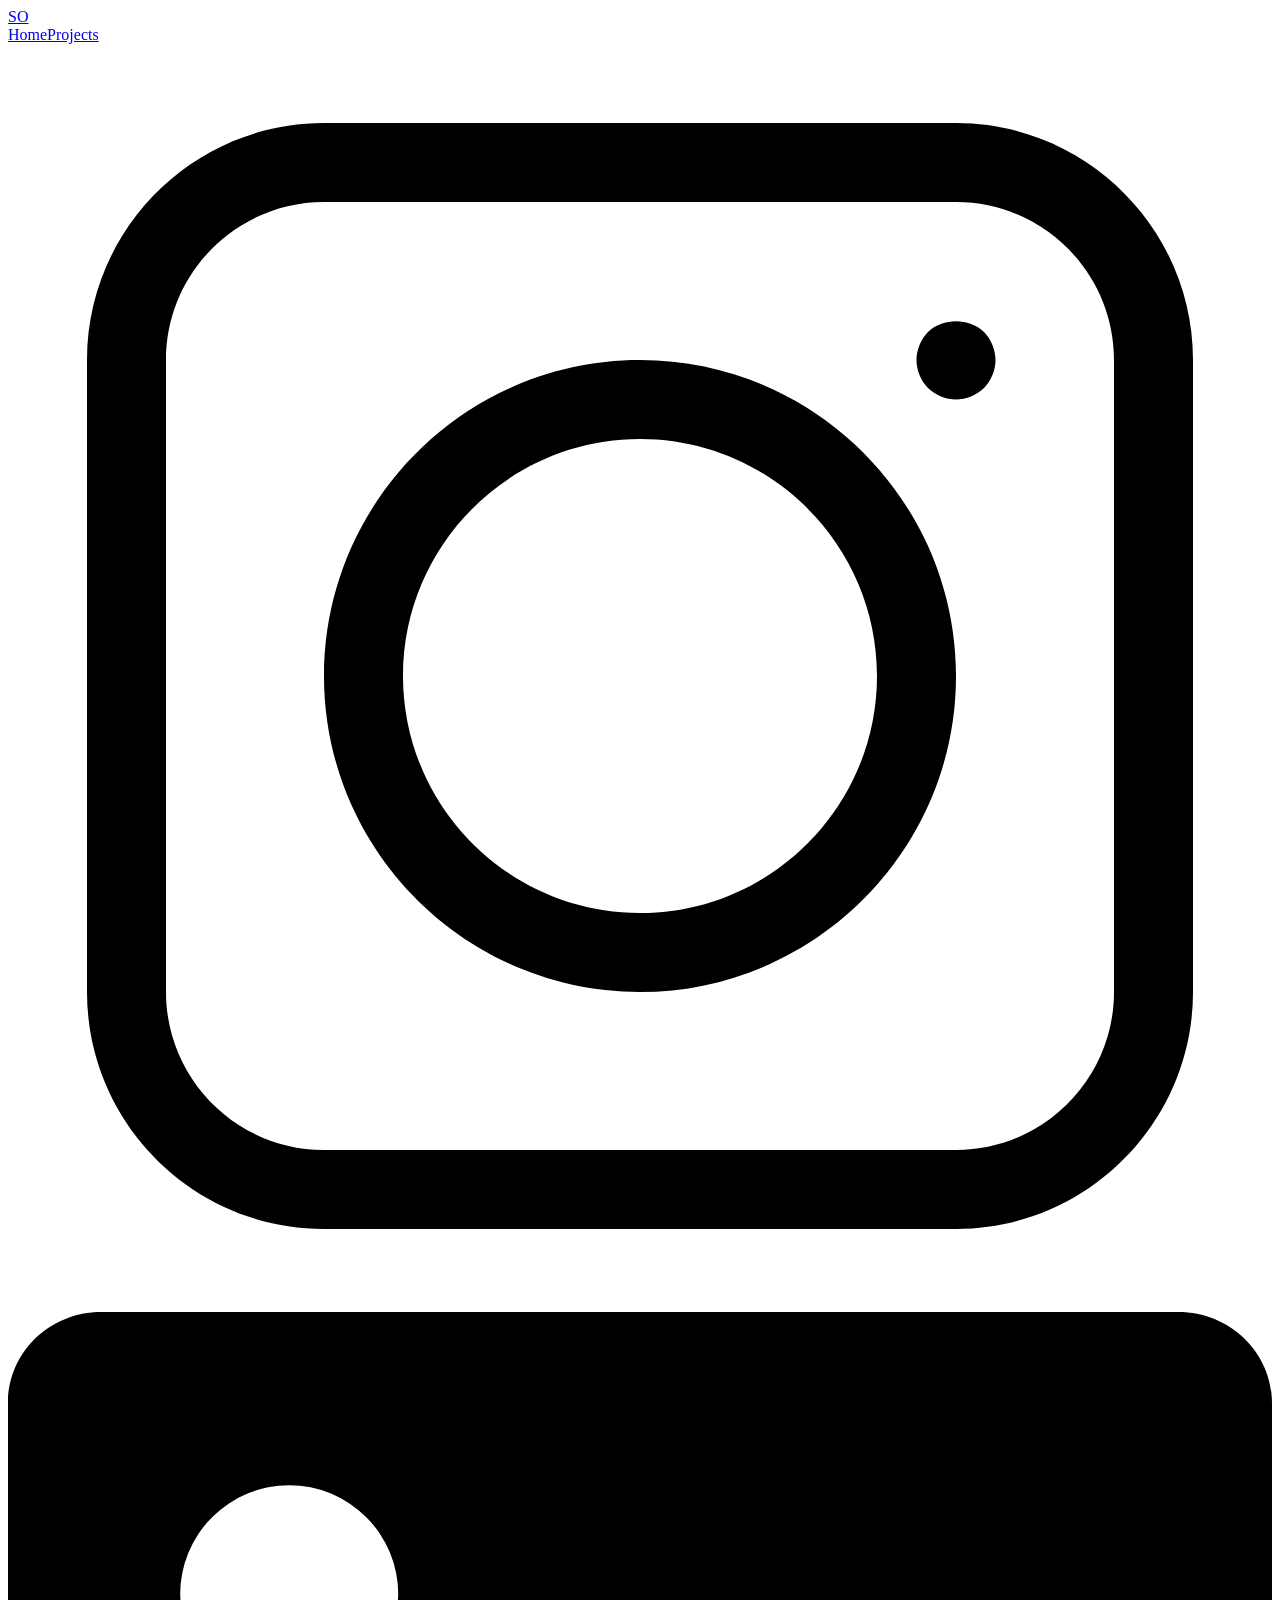
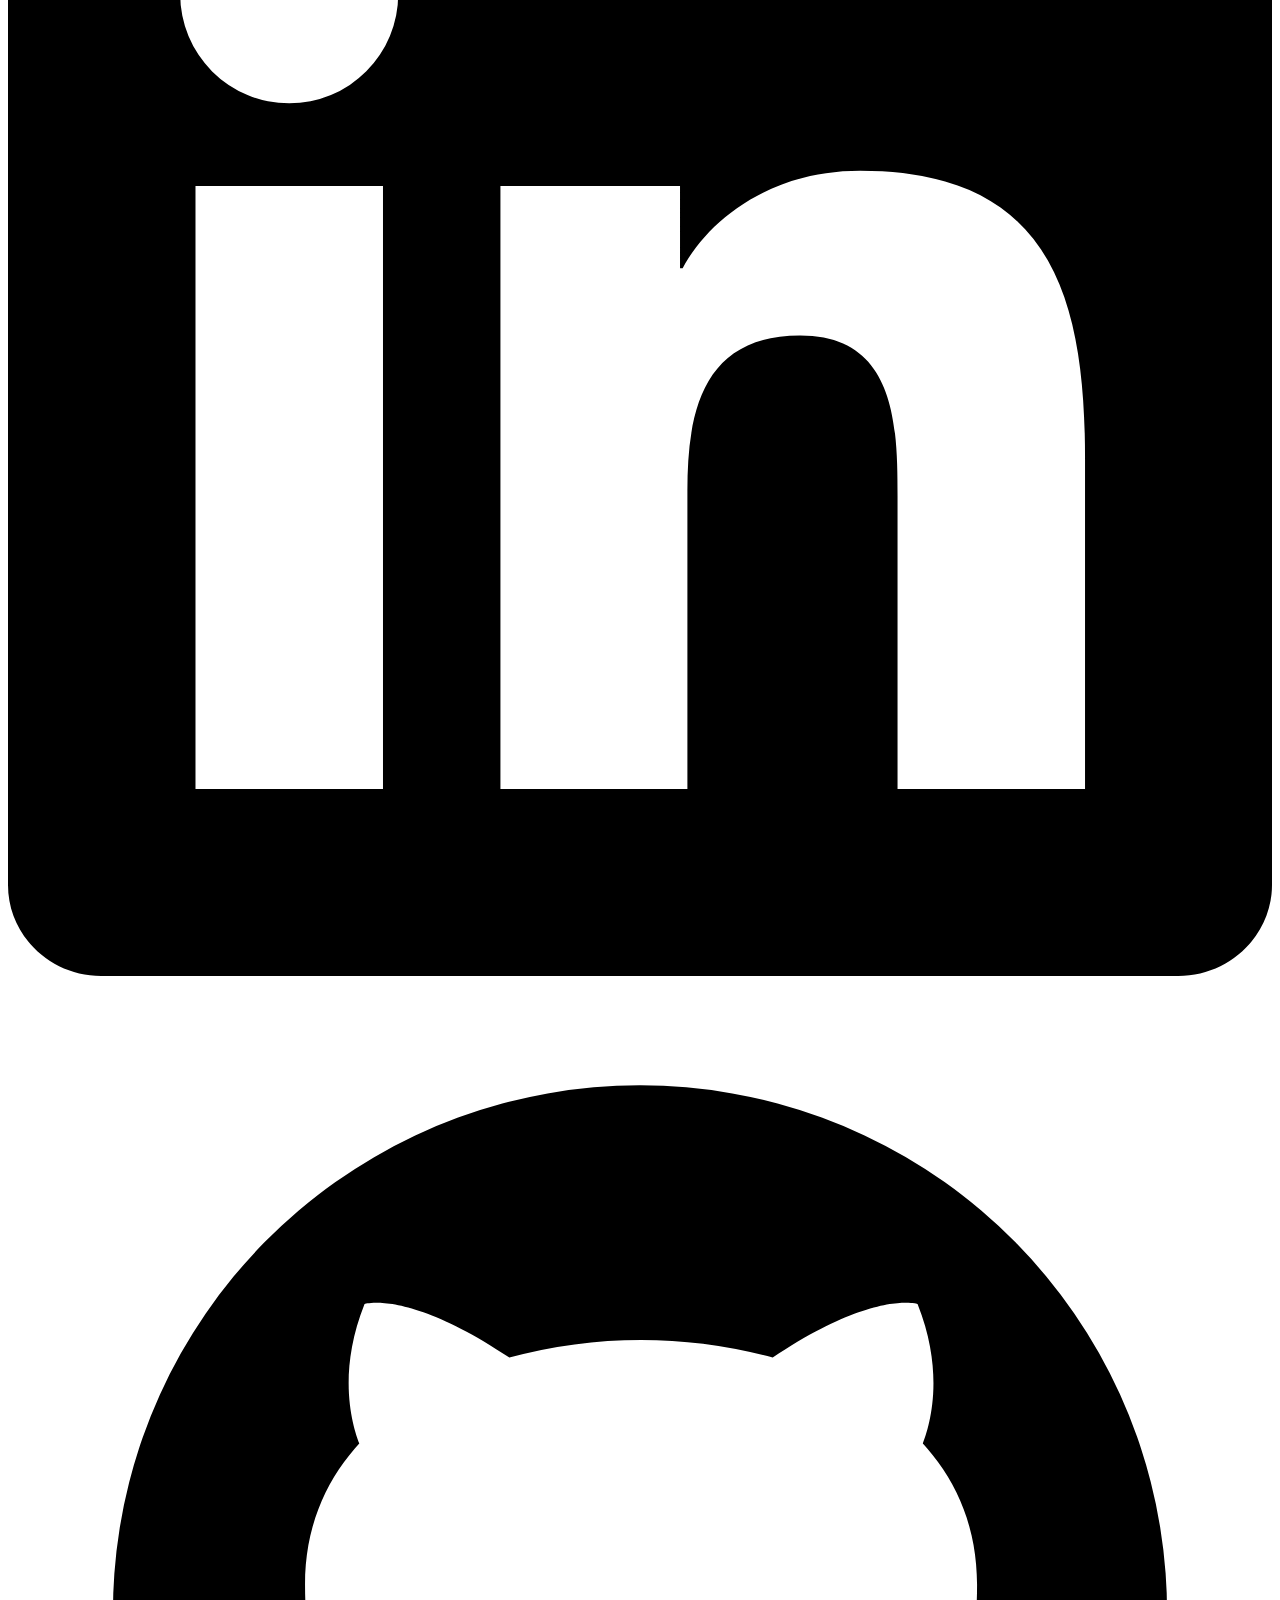
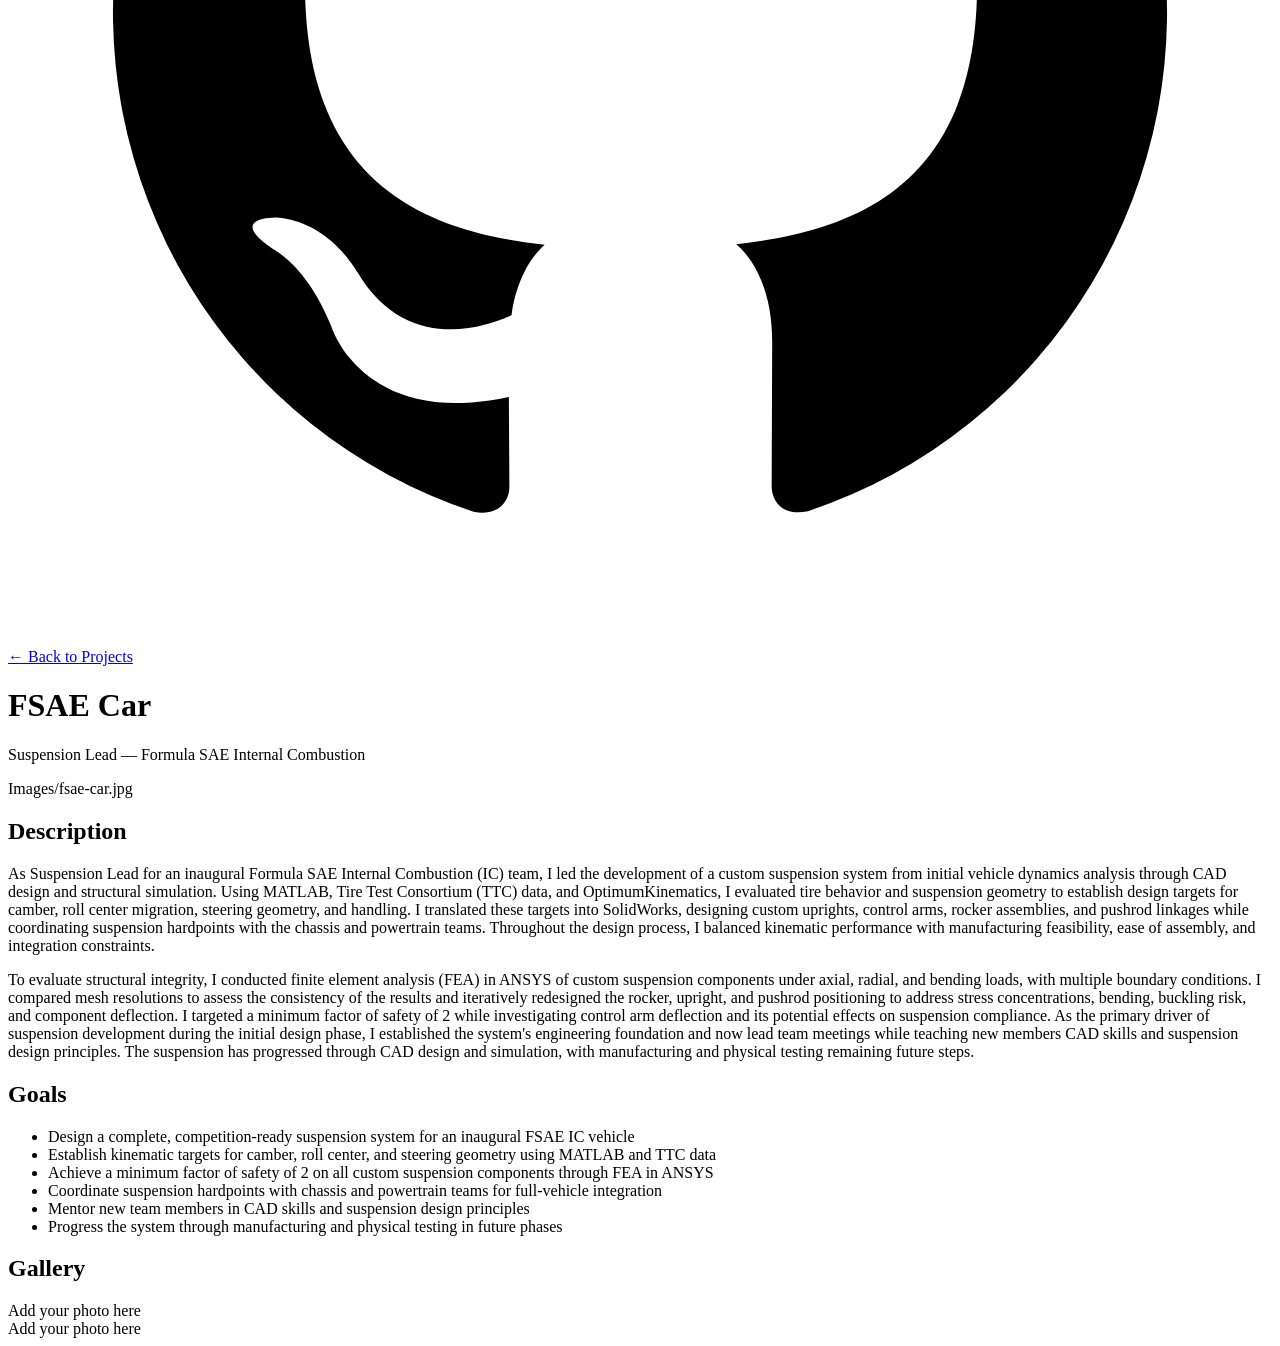
==== fsae-car.html @ 097e2f56 "Initial commit: personal portfolio website HTML pages for home, projects grid, and 5 project detail " ====
<!doctype html>
<!-- ============================================================
     fsae-car.html  —  FSAE CAR PROJECT DETAIL PAGE
     Edit the description, goals, and image paths below.
     Shared look: style.css   Back to: projects.html
     ============================================================ -->
<html lang="en">
<head>
  <meta charset="utf-8">
  <meta name="viewport" content="width=device-width, initial-scale=1">
  <title>FSAE Car — Projects</title>
  <link rel="preconnect" href="https://fonts.googleapis.com">
  <link rel="preconnect" href="https://fonts.gstatic.com" crossorigin>
  <link href="https://fonts.googleapis.com/css2?family=Space+Grotesk:wght@400;500;700&display=swap" rel="stylesheet">
  <link rel="stylesheet" href="style.css">
</head>

<body>

  <!-- Nav is built automatically by nav.js — edit links there -->
  <header id="nav" class="nav"></header>

  <!-- ===== PROJECT DETAIL ===== -->
  <main class="detail">
    <a class="back-link" href="projects.html">← Back to Projects</a>

    <!-- EDIT: Project title -->
    <h1>FSAE Car</h1>
    <p class="subtitle">Suspension Lead — Formula SAE Internal Combustion</p>

    <div class="hero-img">
      <img src="Images/fsae-car.jpg" alt="FSAE Car"
           onerror="this.style.display='none';this.parentNode.classList.add('empty')">
      <span class="img-fallback">Images/fsae-car.jpg</span>
    </div>

    <h2>Description</h2>
    <p>
      As Suspension Lead for an inaugural Formula SAE Internal Combustion (IC) team, I led the development of a custom suspension system from initial vehicle dynamics analysis through CAD design and structural simulation. Using MATLAB, Tire Test Consortium (TTC) data, and OptimumKinematics, I evaluated tire behavior and suspension geometry to establish design targets for camber, roll center migration, steering geometry, and handling. I translated these targets into SolidWorks, designing custom uprights, control arms, rocker assemblies, and pushrod linkages while coordinating suspension hardpoints with the chassis and powertrain teams. Throughout the design process, I balanced kinematic performance with manufacturing feasibility, ease of assembly, and integration constraints.
    </p>
    <p>
      To evaluate structural integrity, I conducted finite element analysis (FEA) in ANSYS of custom suspension components under axial, radial, and bending loads, with multiple boundary conditions. I compared mesh resolutions to assess the consistency of the results and iteratively redesigned the rocker, upright, and pushrod positioning to address stress concentrations, bending, buckling risk, and component deflection. I targeted a minimum factor of safety of 2 while investigating control arm deflection and its potential effects on suspension compliance. As the primary driver of suspension development during the initial design phase, I established the system's engineering foundation and now lead team meetings while teaching new members CAD skills and suspension design principles. The suspension has progressed through CAD design and simulation, with manufacturing and physical testing remaining future steps.
    </p>

    <h2>Goals</h2>
    <ul>
      <li>Design a complete, competition-ready suspension system for an inaugural FSAE IC vehicle</li>
      <li>Establish kinematic targets for camber, roll center, and steering geometry using MATLAB and TTC data</li>
      <li>Achieve a minimum factor of safety of 2 on all custom suspension components through FEA in ANSYS</li>
      <li>Coordinate suspension hardpoints with chassis and powertrain teams for full-vehicle integration</li>
      <li>Mentor new team members in CAD skills and suspension design principles</li>
      <li>Progress the system through manufacturing and physical testing in future phases</li>
    </ul>

    <!-- EDIT: Gallery — add your FSAE photos below.
         Copy a <div class="shot"> block for each additional photo.
         Replace the src and alt attributes with your image info. -->
    <h2>Gallery</h2>
    <div class="gallery">
      <div class="shot">
        <img src="Images/fsae-car.jpg" alt="FSAE Car photo 1"
             onerror="this.style.display='none';this.parentNode.classList.add('empty')">
        <span class="img-fallback">Add your photo here</span>
      </div>
      <div class="shot">
        <img src="Images/fsae-car-2.jpg" alt="FSAE Car photo 2"
             onerror="this.style.display='none';this.parentNode.classList.add('empty')">
        <span class="img-fallback">Add your photo here</span>
      </div>
    </div>
  </main>

  <script src="nav.js"></script>
</body>
</html>
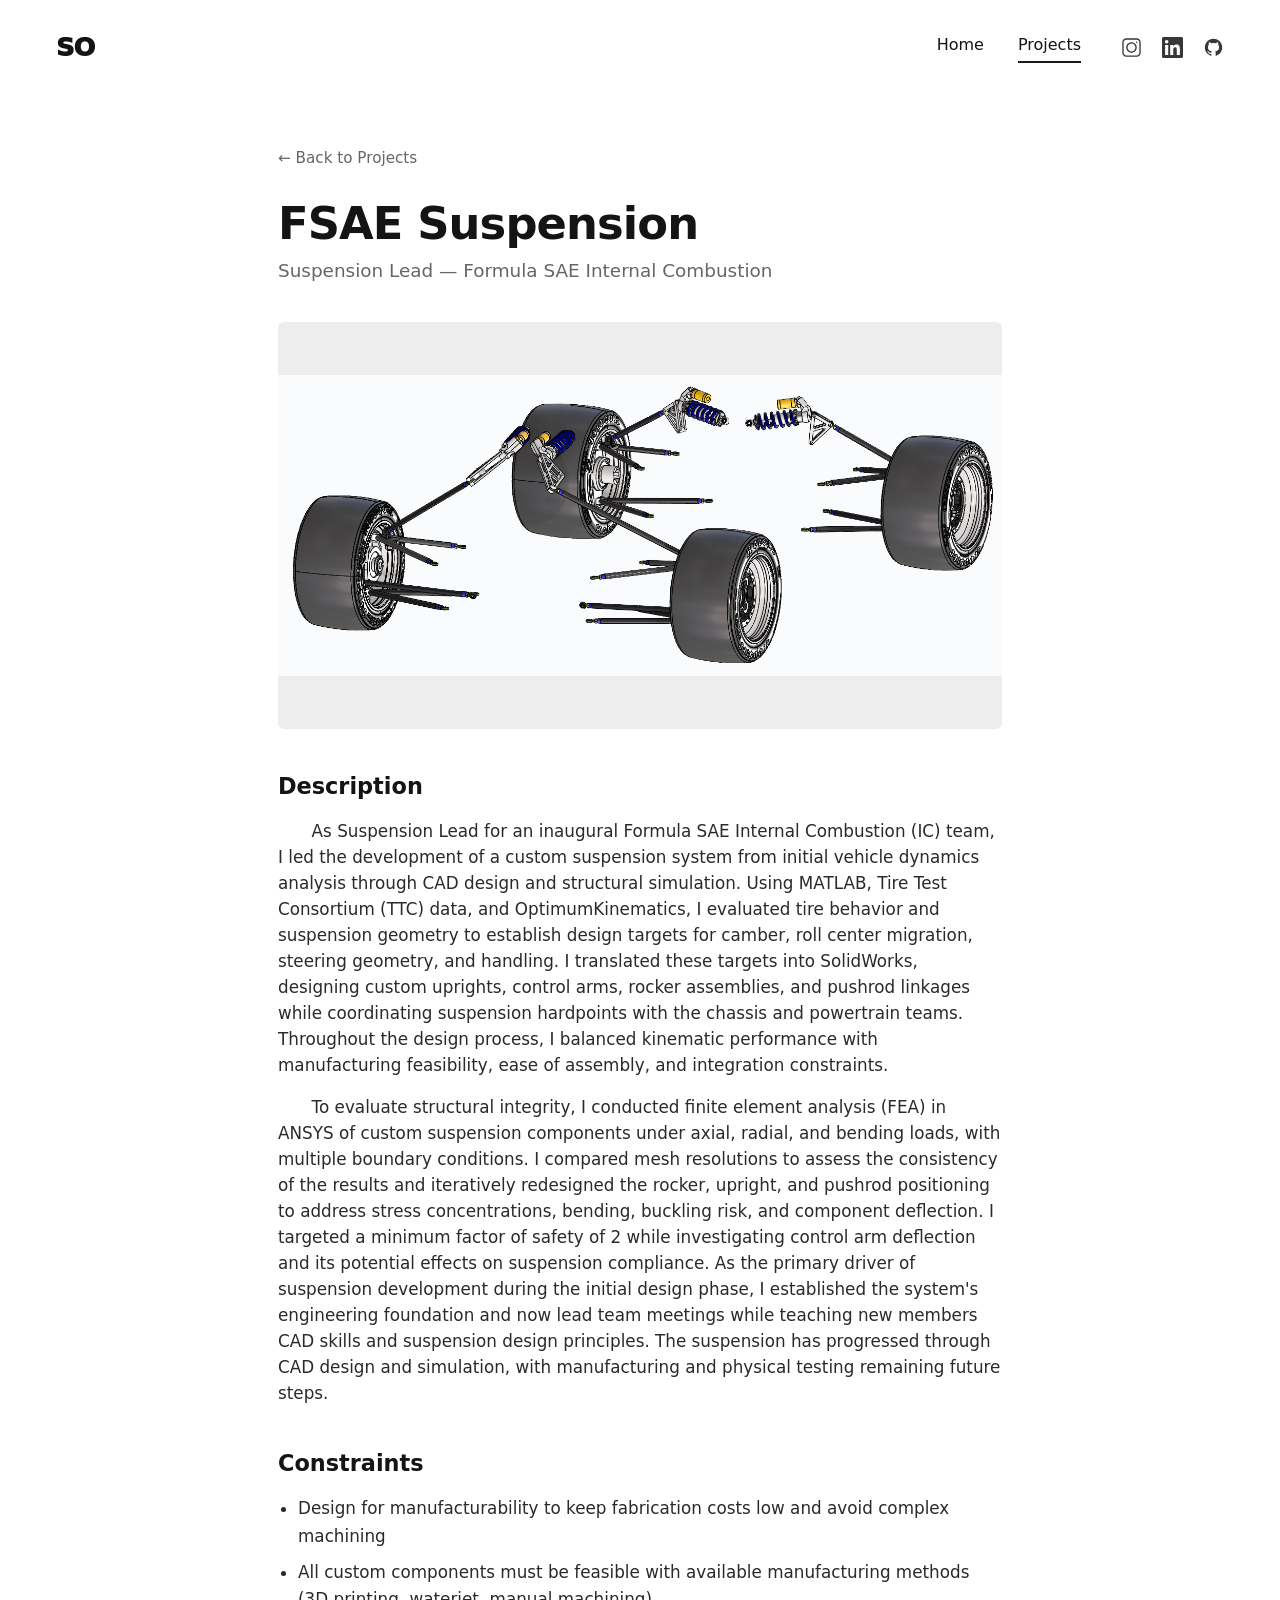
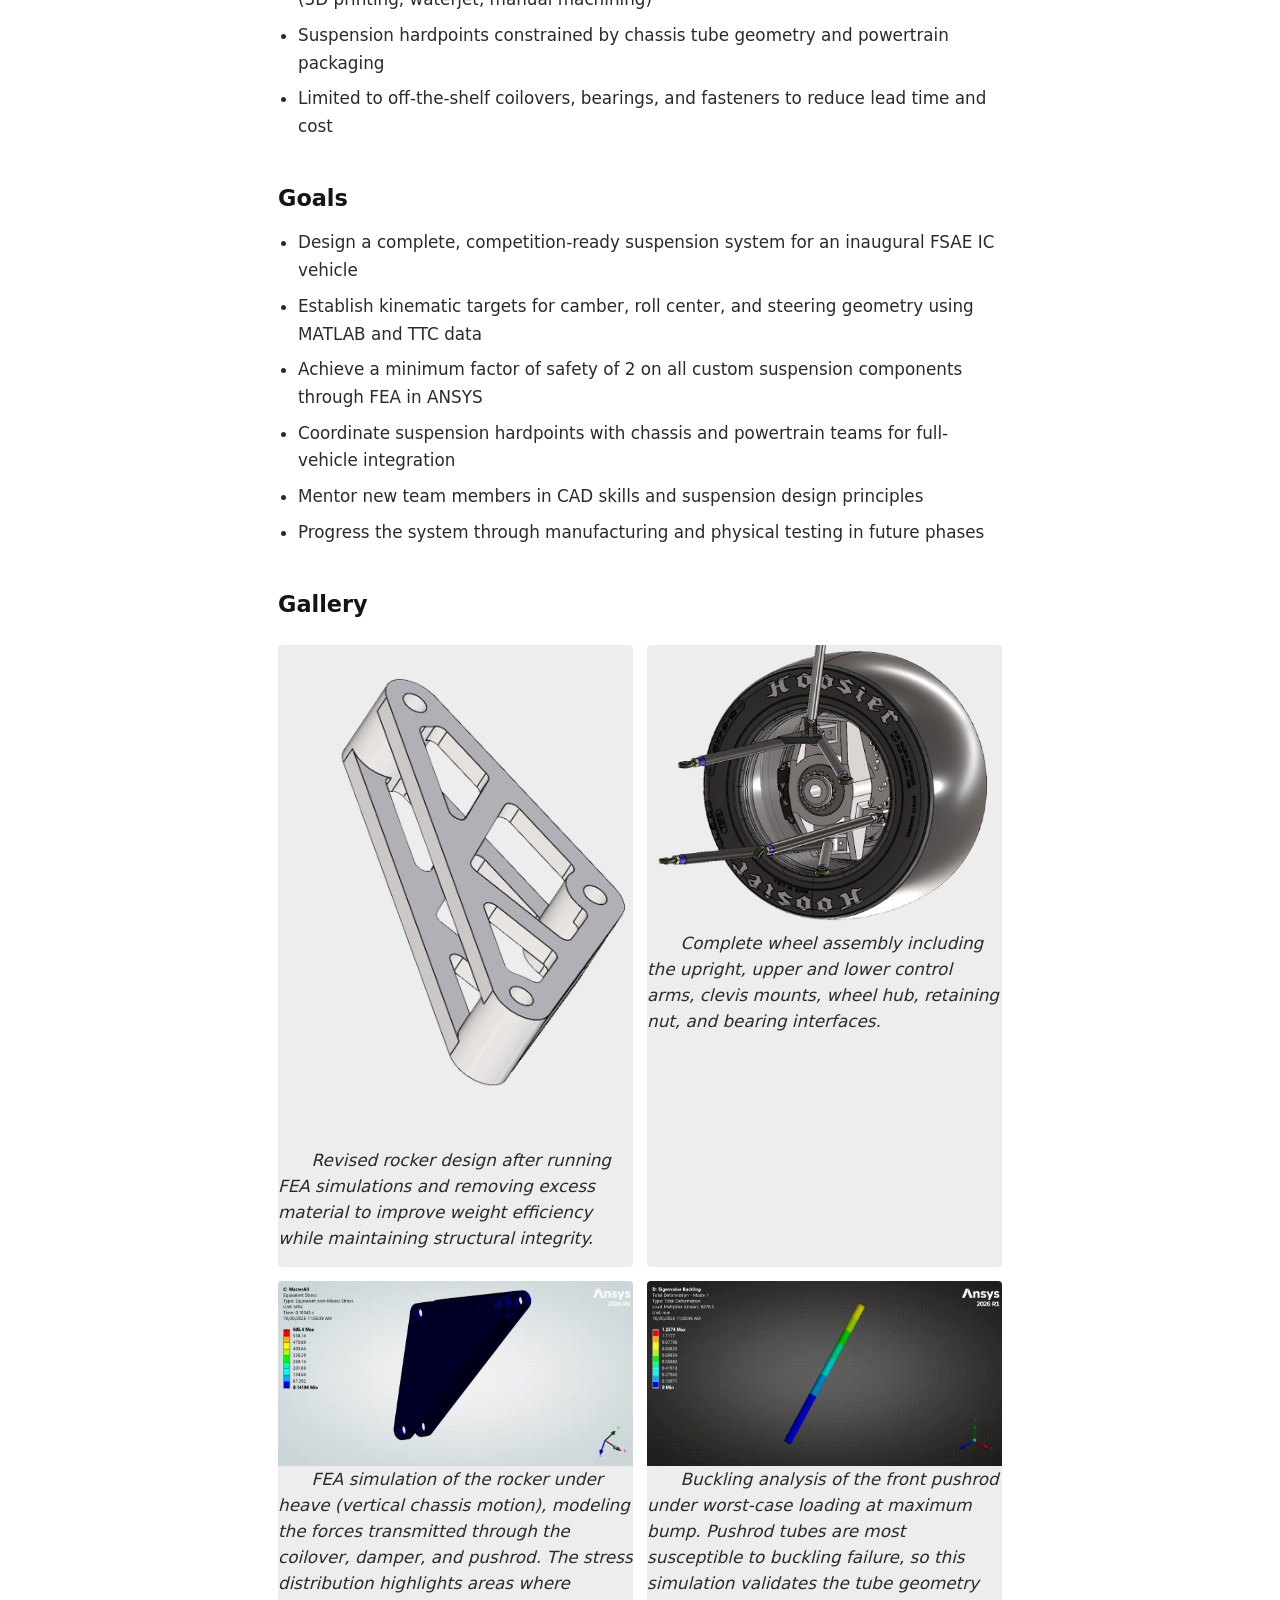
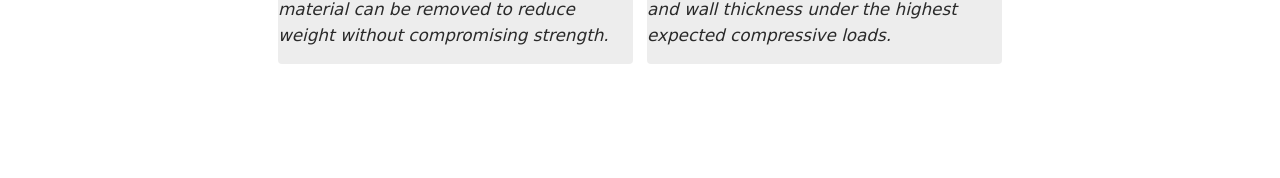
==== commit 1b8b3582: "Rename FSAE Car to FSAE Suspension, add constraints and captions - Zoom out images for FSAE and Wate" ====
--- a/fsae-car.html
+++ b/fsae-car.html
@@ -1,6 +1,6 @@
 <!doctype html>
 <!-- ============================================================
-     fsae-car.html  —  FSAE CAR PROJECT DETAIL PAGE
+     fsae-car.html  —  FSAE SUSPENSION PROJECT DETAIL PAGE
      Edit the description, goals, and image paths below.
      Shared look: style.css   Back to: projects.html
      ============================================================ -->
@@ -8,7 +8,7 @@
 <head>
   <meta charset="utf-8">
   <meta name="viewport" content="width=device-width, initial-scale=1">
-  <title>FSAE Car — Projects</title>
+  <title>FSAE Suspension — Projects</title>
   <link rel="preconnect" href="https://fonts.googleapis.com">
   <link rel="preconnect" href="https://fonts.gstatic.com" crossorigin>
   <link href="https://fonts.googleapis.com/css2?family=Space+Grotesk:wght@400;500;700&display=swap" rel="stylesheet">
@@ -21,17 +21,16 @@
   <header id="nav" class="nav"></header>
 
   <!-- ===== PROJECT DETAIL ===== -->
-  <main class="detail">
+  <main class="detail contain">
     <a class="back-link" href="projects.html">← Back to Projects</a>
 
-    <!-- EDIT: Project title -->
-    <h1>FSAE Car</h1>
+    <h1>FSAE Suspension</h1>
     <p class="subtitle">Suspension Lead — Formula SAE Internal Combustion</p>
 
     <div class="hero-img">
-      <img src="Images/fsae-car.jpg" alt="FSAE Car"
+      <img src="Images/FSAE/FullSuspension.png" alt="FSAE Full Suspension Assembly"
            onerror="this.style.display='none';this.parentNode.classList.add('empty')">
-      <span class="img-fallback">Images/fsae-car.jpg</span>
+      <span class="img-fallback">Images/FSAE/FullSuspension.png</span>
     </div>
 
     <h2>Description</h2>
@@ -41,6 +40,14 @@
     <p>
       To evaluate structural integrity, I conducted finite element analysis (FEA) in ANSYS of custom suspension components under axial, radial, and bending loads, with multiple boundary conditions. I compared mesh resolutions to assess the consistency of the results and iteratively redesigned the rocker, upright, and pushrod positioning to address stress concentrations, bending, buckling risk, and component deflection. I targeted a minimum factor of safety of 2 while investigating control arm deflection and its potential effects on suspension compliance. As the primary driver of suspension development during the initial design phase, I established the system's engineering foundation and now lead team meetings while teaching new members CAD skills and suspension design principles. The suspension has progressed through CAD design and simulation, with manufacturing and physical testing remaining future steps.
     </p>
+
+    <h2>Constraints</h2>
+    <ul>
+      <li>Design for manufacturability to keep fabrication costs low and avoid complex machining</li>
+      <li>All custom components must be feasible with available manufacturing methods (3D printing, waterjet, manual machining)</li>
+      <li>Suspension hardpoints constrained by chassis tube geometry and powertrain packaging</li>
+      <li>Limited to off-the-shelf coilovers, bearings, and fasteners to reduce lead time and cost</li>
+    </ul>
 
     <h2>Goals</h2>
     <ul>
@@ -52,20 +59,23 @@
       <li>Progress the system through manufacturing and physical testing in future phases</li>
     </ul>
 
-    <!-- EDIT: Gallery — add your FSAE photos below.
-         Copy a <div class="shot"> block for each additional photo.
-         Replace the src and alt attributes with your image info. -->
     <h2>Gallery</h2>
     <div class="gallery">
       <div class="shot">
-        <img src="Images/fsae-car.jpg" alt="FSAE Car photo 1"
-             onerror="this.style.display='none';this.parentNode.classList.add('empty')">
-        <span class="img-fallback">Add your photo here</span>
+        <img src="Images/FSAE/Rocker.png" alt="Revised rocker design">
+        <p class="video-caption">Revised rocker design after running FEA simulations and removing excess material to improve weight efficiency while maintaining structural integrity.</p>
       </div>
       <div class="shot">
-        <img src="Images/fsae-car-2.jpg" alt="FSAE Car photo 2"
-             onerror="this.style.display='none';this.parentNode.classList.add('empty')">
-        <span class="img-fallback">Add your photo here</span>
+        <img src="Images/FSAE/UprightAssembly.png" alt="Wheel assembly">
+        <p class="video-caption">Complete wheel assembly including the upright, upper and lower control arms, clevis mounts, wheel hub, retaining nut, and bearing interfaces.</p>
+      </div>
+      <div class="shot">
+        <img src="Images/FSAE/RockerV1Analysis.gif" alt="Rocker FEA simulation">
+        <p class="video-caption">FEA simulation of the rocker under heave (vertical chassis motion), modeling the forces transmitted through the coilover, damper, and pushrod. The stress distribution highlights areas where material can be removed to reduce weight without compromising strength.</p>
+      </div>
+      <div class="shot">
+        <img src="Images/FSAE/FrontPushrodAnalsysis.gif" alt="Front pushrod buckling analysis">
+        <p class="video-caption">Buckling analysis of the front pushrod under worst-case loading at maximum bump. Pushrod tubes are most susceptible to buckling failure, so this simulation validates the tube geometry and wall thickness under the highest expected compressive loads.</p>
       </div>
     </div>
   </main>
--- a/style.css
+++ b/style.css
@@ -0,0 +1,627 @@
+/* ============================================================
+   Style.css  —  SHARED STYLING FOR ALL PAGES
+   ============================================================
+   This single file controls the look of every page on the site.
+   Change a value here and every page updates automatically.
+
+   TABLE OF CONTENTS
+   -----------------
+   1. MASTER CONTROLS (colors, fonts — edit these first)
+   2. RESET (removes default browser spacing)
+   3. IMAGES (makes images responsive)
+   4. NAVIGATION BAR (top sticky bar with logo, links, social icons)
+   5. SOCIAL ICONS (Instagram, LinkedIn, GitHub buttons in the nav)
+   6. HOME PAGE (layout for the landing / about page)
+   7. PROJECT GRID (card layout on the projects page)
+   8. PROJECT DETAIL PAGE (individual project pages)
+   9. SPECS TABLE (optional table for project specifications)
+   10. GALLERY (photo grid on project detail pages)
+   11. MOBILE / RESPONSIVE (adjustments for smaller screens)
+   ============================================================ */
+
+
+/* ==========================================================
+   1. MASTER CONTROLS
+   ----------------------------------------------------------
+   These CSS variables set the core look of the whole site.
+   Change a color or font here and it updates everywhere.
+   ========================================================== */
+:root {
+  --accent:   #1a1a1a;   /* Highlight color — used for active nav link underline */
+  --ink:      #141414;   /* Main text color — headings, body text, links */
+  --ink-soft: #666;      /* Muted text color — subtitles, captions, back-links */
+  --line:     #e4e4e4;   /* Border color — separators, table borders, hover lines */
+  --surface:  #ededed;   /* Placeholder background — shown when an image is missing */
+  --bg:       #ffffff;   /* Page background color */
+  --font:     "Space Grotesk", system-ui, sans-serif;  /* Main font family */
+}
+
+
+/* ==========================================================
+   2. RESET
+   ----------------------------------------------------------
+   Removes default margins/padding from all elements.
+   Sets box-sizing so padding doesn't increase element width.
+   ========================================================== */
+* {
+  box-sizing: border-box;
+  margin: 0;
+  padding: 0;
+}
+
+
+/* ==========================================================
+   3. BODY & IMAGES
+   ----------------------------------------------------------
+   Sets the default font, text color, and page background.
+   Makes all images scale down to fit their containers.
+   ========================================================== */
+body {
+  font-family: var(--font);
+  color: var(--ink);
+  background: var(--bg);
+  line-height: 1.55;               /* Space between lines of text */
+  -webkit-font-smoothing: antialiased;  /* Smoother text on Mac/Chrome */
+}
+
+img {
+  max-width: 100%;   /* Images never overflow their container */
+  display: block;    /* Removes tiny gap below images */
+}
+
+
+/* ==========================================================
+   4. NAVIGATION BAR
+   ----------------------------------------------------------
+   Sticky bar at the top of every page.
+   Left side: logo (your initials as a link to home).
+   Right side: text links (Home, Projects) + social icons.
+   The background is semi-transparent with a blur effect.
+   ========================================================== */
+.nav {
+  position: sticky;        /* Stays at the top when you scroll */
+  top: 0;
+  z-index: 10;             /* Keeps nav above other content */
+  display: flex;           /* Logo left, links right */
+  align-items: center;
+  justify-content: space-between;
+  padding: 28px 56px;      /* Vertical and horizontal spacing */
+  background: color-mix(in srgb, var(--bg) 88%, transparent);  /* See-through white */
+  backdrop-filter: blur(8px);   /* Frosted glass effect behind the bar */
+}
+
+/* Logo text — your initials. Change font-size to make it bigger/smaller */
+.logo {
+  font-weight: 1000;
+  font-size: 1.6rem;
+  text-decoration: none;
+  color: var(--ink);
+  letter-spacing: -0.04em;  /* Tighter letter spacing for a clean look */
+}
+
+/* Right side of the nav — holds text links + social icons */
+.nav-right {
+  display: flex;
+  gap: 34px;            /* Space between each link and the social icons */
+  align-items: center;
+}
+
+/* Individual text links (Home, Projects) */
+.nav-right a.text-link {
+  text-decoration: none;
+  color: var(--ink);
+  font-size: 1rem;
+  font-weight: 500;
+  padding-bottom: 3px;
+  border-bottom: 2px solid transparent;  /* Invisible underline by default */
+}
+
+/* Underline appears on hover */
+.nav-right a.text-link:hover {
+  border-bottom-color: var(--line);
+}
+
+/* Active page gets a dark underline — add class="active" to the current page link */
+.nav-right a.text-link.active {
+  border-bottom-color: var(--accent);
+}
+
+
+/* ==========================================================
+   5. SOCIAL ICONS
+   ----------------------------------------------------------
+   Small icon buttons in the nav bar (Instagram, LinkedIn, GitHub).
+   Each icon is an inline SVG that inherits the text color.
+   To change icon size: edit the width/height values below.
+   ========================================================== */
+.socials {
+  display: flex;
+  gap: 20px;             /* Space between each icon */
+  align-items: center;
+  margin-left: 6px;      /* Small extra space separating icons from text links */
+}
+
+/* Each social icon link */
+.socials a {
+  color: var(--ink);
+  display: inline-flex;
+  opacity: 0.85;          /* Slightly faded by default */
+  transition: opacity 0.2s;
+}
+
+/* Full opacity on hover */
+.socials a:hover {
+  opacity: 1;
+}
+
+/* The SVG icon itself — controls the icon size */
+.socials svg {
+  width: 21px;
+  height: 21px;
+  fill: currentColor;    /* Icon color follows the link's text color */
+  display: block;
+}
+
+
+/* ==========================================================
+   6. HOME PAGE
+   ----------------------------------------------------------
+   Layout for index.html — a two-column grid with your
+   intro text on the left and a photo on the right.
+   ========================================================== */
+.home {
+  display: grid;
+  grid-template-columns: 1fr 1fr;   /* Two equal columns */
+  gap: 56px;                         /* Space between text and photo */
+  align-items: center;
+  max-width: 1150px;                 /* Keeps content from getting too wide */
+  margin: 0 auto;                    /* Centers the grid horizontally */
+  padding: 60px 48px;
+}
+
+/* Your name — large heading */
+.home h1 {
+  font-size: 5rem;
+  font-weight: 700;
+  letter-spacing: -0.035em;
+  line-height: 0.95;
+}
+
+/* Subtitle below your name (e.g., "Mechanical Engineer") */
+.tagline {
+  font-size: 1.5rem;
+  font-weight: 700;
+  margin: 18px 0 30px;
+}
+
+/* About paragraph — text-indent adds a tab at the start of each paragraph */
+.about {
+  font-size: 1.1rem;
+  color: #2a2a2a;
+  max-width: 54ch;       /* Limits line length for readability */
+  line-height: 1.50;
+  text-indent: 2em;      /* Indents the first line like a tab */
+}
+
+/* Stacked links below the about text (e.g., Resume) */
+.home-links {
+  display: flex;
+  flex-direction: column;
+  gap: 22px;
+  margin-top: 40px;
+  align-items: flex-start;
+}
+
+.home-links a {
+  font-weight: 700;
+  font-size: 1.5rem;
+  color: var(--ink);
+  text-decoration: underline;
+  text-underline-offset: 6px;
+  text-decoration-thickness: 2px;
+}
+
+.home-links a:hover {
+  color: var(--accent);
+}
+
+/* Photo and placeholder — shown when the image file is missing */
+.home-photo, .card-img {
+  position: relative;
+}
+
+.home-photo img {
+  width: 100%;
+  aspect-ratio: 4/5;       /* Portrait crop */
+  object-fit: cover;
+  border-radius: 4px;
+}
+
+/* Fallback text shown when image file doesn't exist */
+.home-photo .photo-fallback,
+.card-img .img-fallback {
+  display: none;
+  position: absolute;
+  inset: 0;
+  align-items: center;
+  justify-content: center;
+  background: var(--surface);
+  color: var(--ink-soft);
+  font-size: 0.85rem;
+  border-radius: 4px;
+}
+
+.home-photo.empty,
+.card-img.empty {
+  aspect-ratio: 4/5;
+}
+
+.home-photo.empty .photo-fallback,
+.card-img.empty .img-fallback {
+  display: flex;
+}
+
+
+/* ==========================================================
+   7. PROJECT GRID
+   ----------------------------------------------------------
+   Card layout on projects.html.
+   Uses FLEXBOX (not CSS Grid) so the bottom row of cards
+   automatically centers when there are fewer than 3.
+   Layout: 3 cards on top row, 2 centered on bottom row.
+
+   To change cards per row: adjust the width calc() in .card.
+   To change card spacing: adjust the gap value in .grid.
+   ========================================================== */
+.grid {
+  display: flex;              /* Flexbox lets bottom row center naturally */
+  flex-wrap: wrap;            /* Cards wrap to the next line */
+  justify-content: center;   /* Centers the bottom row when it has fewer cards */
+  gap: 36px 28px;            /* 36px between rows, 28px between columns */
+  max-width: 1200px;         /* Maximum width of the grid */
+  margin: 0 auto;            /* Centers the grid on the page */
+  padding: 50px 48px 90px;   /* Top, sides, and bottom spacing */
+}
+
+/* Each project card — the entire card is a clickable link */
+.card {
+  text-decoration: none;
+  color: var(--ink);
+  display: block;
+  width: calc((100% - 56px) / 3);  /* 3 cards per row (56px = two 28px gaps) */
+}
+
+/* Card thumbnail image container */
+.card-img {
+  aspect-ratio: 1/1;        /* Square thumbnails */
+  overflow: hidden;
+  border-radius: 4px;
+  background: var(--surface);
+}
+
+/* The thumbnail image itself */
+.card-img img {
+  width: 100%;
+  height: 100%;
+  object-fit: cover;                /* Crops to fill the square without stretching */
+  transition: transform 0.4s ease; /* Smooth zoom effect on hover */
+}
+
+/* Slight zoom when hovering a card */
+.card:hover .card-img img {
+  transform: scale(1.04);
+}
+
+/* Placeholder shown when image file is missing */
+.card-img.empty {
+  display: grid;
+  place-items: center;
+  aspect-ratio: 1/1;
+}
+
+/* Project title below each card image */
+.card h3 {
+  text-align: center;
+  font-size: 1.5rem;
+  font-weight: 500;
+  margin-top: 18px;
+}
+
+/* Underline the title on hover */
+.card:hover h3 {
+  text-decoration: underline;
+  text-underline-offset: 4px;
+}
+
+
+/* ==========================================================
+   8. PROJECT DETAIL PAGE
+   ----------------------------------------------------------
+   Layout for individual project pages (e.g., fsae-car.html).
+   Single-column centered layout with a max width for readability.
+   Includes: back link, title, subtitle, hero image,
+   description text, goals section, and a photo gallery.
+   ========================================================== */
+.detail {
+  max-width: 820px;          /* Keeps text at a comfortable reading width */
+  margin: 0 auto;            /* Centers the content */
+  padding: 50px 48px 90px;
+}
+
+/* "← Back to Projects" link at the top */
+.back-link {
+  display: inline-block;
+  margin-bottom: 30px;
+  font-weight: 500;
+  color: var(--ink-soft);
+  text-decoration: none;
+  font-size: 0.95rem;
+}
+
+.back-link:hover {
+  color: var(--ink);
+}
+
+/* Project title on detail page */
+.detail h1 {
+  font-size: 2.8rem;
+  font-weight: 700;
+  letter-spacing: -0.02em;
+  line-height: 1.05;
+}
+
+/* Subtitle / short tagline below the title */
+.detail .subtitle {
+  font-size: 1.15rem;
+  color: var(--ink-soft);
+  margin: 10px 0 36px;
+}
+
+/* Hero image — large featured image at the top of the detail page */
+.detail .hero-img {
+  position: relative;
+  border-radius: 6px;
+  overflow: hidden;
+  margin-bottom: 40px;
+  background: var(--surface);
+}
+
+.detail .hero-img img {
+  width: 100%;
+  aspect-ratio: 16/9;       /* Widescreen crop for the hero image */
+  object-fit: cover;
+}
+
+/* Placeholder when hero image file is missing */
+.detail .hero-img.empty {
+  aspect-ratio: 16/9;
+  display: grid;
+  place-items: center;
+}
+
+.detail .hero-img .img-fallback {
+  display: none;
+  position: absolute;
+  inset: 0;
+  align-items: center;
+  justify-content: center;
+  color: var(--ink-soft);
+  font-size: 0.9rem;
+}
+
+.detail .hero-img.empty .img-fallback {
+  display: flex;
+}
+
+/* Section headings (Description, Goals, Gallery, etc.) */
+.detail h2 {
+  font-size: 1.4rem;
+  font-weight: 700;
+  margin: 40px 0 14px;
+}
+
+/* Body text on detail pages — text-indent adds a tab to the first line */
+.detail p {
+  font-size: 1.05rem;
+  color: #2a2a2a;
+  margin-bottom: 16px;
+  max-width: 70ch;          /* Limits line length for comfortable reading */
+  text-indent: 2em;         /* Indents the first line like a tab */
+}
+.detail .subtitle {
+  text-indent: 0;           /* No indent on the subtitle line */
+}
+
+/* Bulleted lists on detail pages (used for Goals, Design Criteria, etc.) */
+.detail ul {
+  font-size: 1.05rem;
+  color: #2a2a2a;
+  max-width: 70ch;
+  margin: 0 0 16px 20px;    /* Left indent for the bullets */
+  line-height: 1.65;
+}
+
+.detail li {
+  margin-bottom: 8px;       /* Space between each bullet point */
+}
+
+/* Video clips on detail pages — plays inline with rounded corners */
+.detail video {
+  width: 100%;
+  border-radius: 6px;
+  margin: 14px 0 6px;
+  background: var(--surface);  /* Shows while video loads */
+}
+
+/* Caption text below a video — describes what the clip shows */
+.video-caption {
+  font-size: 0.92rem;
+  color: var(--ink-soft);
+  margin: 0 0 28px;
+  font-style: italic;
+}
+
+
+/* ==========================================================
+   9. SPECS TABLE (optional)
+   ----------------------------------------------------------
+   A two-column table for listing project specifications.
+   Use <table class="specs"> in your HTML.
+   Left column: label (e.g., "Motor"). Right column: value.
+   ========================================================== */
+.specs {
+  width: 100%;
+  border-collapse: collapse;
+  margin: 20px 0;
+  font-size: 0.98rem;
+}
+
+/* Label column (left side) */
+.specs th {
+  text-align: left;
+  font-weight: 500;
+  color: var(--ink-soft);
+  width: 38%;
+  padding: 10px 14px 10px 0;
+  border-bottom: 1px solid var(--line);
+  vertical-align: top;
+}
+
+/* Value column (right side) */
+.specs td {
+  padding: 10px 0;
+  border-bottom: 1px solid var(--line);
+  vertical-align: top;
+}
+
+
+/* ==========================================================
+   10. GALLERY
+   ----------------------------------------------------------
+   A grid of photos on project detail pages.
+   Displays images in a 2-column grid by default.
+   Each image is cropped to a 4:3 landscape ratio.
+   ========================================================== */
+.gallery {
+  display: grid;
+  grid-template-columns: repeat(2, 1fr);   /* 2 images per row */
+  gap: 14px;                               /* Space between photos */
+  margin: 24px 0;
+}
+
+/* Each photo container */
+.gallery .shot {
+  position: relative;
+  aspect-ratio: 4/3;        /* Landscape crop */
+  border-radius: 4px;
+  overflow: hidden;
+  background: var(--surface);
+}
+
+/* The photo itself */
+.gallery .shot img {
+  width: 100%;
+  height: 100%;
+  object-fit: cover;
+}
+
+/* Placeholder when gallery image is missing */
+.gallery .shot .img-fallback {
+  display: none;
+  position: absolute;
+  inset: 0;
+  align-items: center;
+  justify-content: center;
+  color: var(--ink-soft);
+  font-size: 0.8rem;
+}
+
+.gallery .shot.empty {
+  display: grid;
+  place-items: center;
+}
+
+.gallery .shot.empty .img-fallback {
+  display: flex;
+}
+
+/* Show full image without cropping (for CAD renders, schematics, GIFs) */
+.detail.contain .hero-img img {
+  object-fit: contain;
+}
+.detail.contain .gallery .shot {
+  aspect-ratio: auto;
+}
+.detail.contain .gallery .shot img {
+  object-fit: contain;
+  height: auto;
+}
+
+
+/* ==========================================================
+   11. MOBILE / RESPONSIVE
+   ----------------------------------------------------------
+   Adjusts layouts for smaller screens.
+   - 820px and below: nav gets tighter, home goes single-column,
+     project grid goes to 2 cards per row.
+   - 500px and below: project grid goes to 1 card per row,
+     gallery goes to 1 image per row.
+   ========================================================== */
+
+/* --- TABLET (820px and below) --- */
+@media (max-width: 820px) {
+  /* Tighter nav padding on smaller screens */
+  .nav {
+    padding: 16px 20px;
+  }
+
+  /* Reduce gap between nav items */
+  .nav-right {
+    gap: 18px;
+  }
+
+  /* Tighter social icon spacing */
+  .socials {
+    gap: 14px;
+  }
+
+  /* Home page: stack text above photo instead of side by side */
+  .home {
+    grid-template-columns: 1fr;
+    padding: 40px 22px;
+    gap: 34px;
+  }
+
+  /* Smaller name heading on mobile */
+  .home h1 {
+    font-size: 2.8rem;
+  }
+
+  /* Project grid: 2 cards per row on tablet */
+  .grid {
+    padding: 30px 22px 60px;
+  }
+
+  .card {
+    width: calc((100% - 28px) / 2);   /* 2 cards per row (one 28px gap) */
+  }
+
+  /* Tighter padding on detail and home sections */
+  .detail, .home {
+    padding-left: 22px;
+    padding-right: 22px;
+  }
+}
+
+/* --- PHONE (500px and below) --- */
+@media (max-width: 500px) {
+  /* Project grid: 1 card per row on phone */
+  .card {
+    width: 100%;
+  }
+
+  /* Gallery: 1 image per row on phone */
+  .gallery {
+    grid-template-columns: 1fr;
+  }
+}
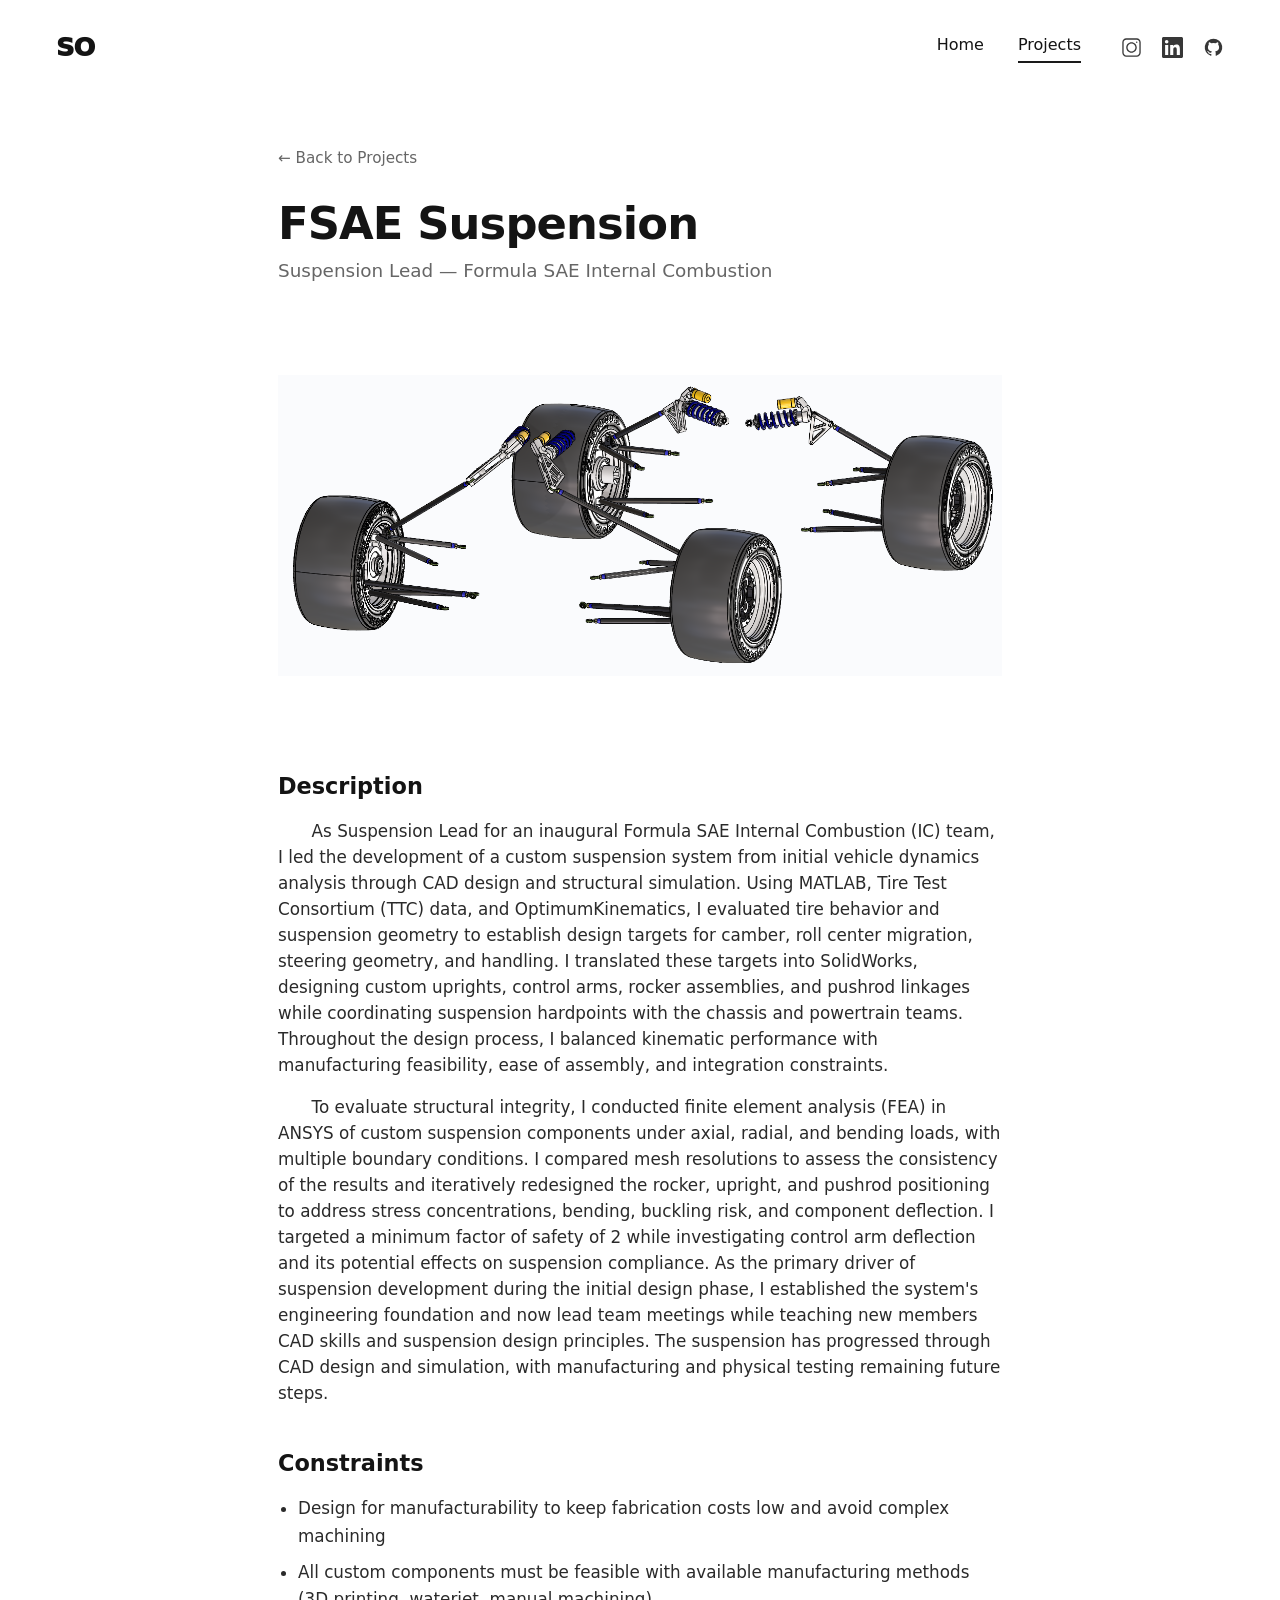
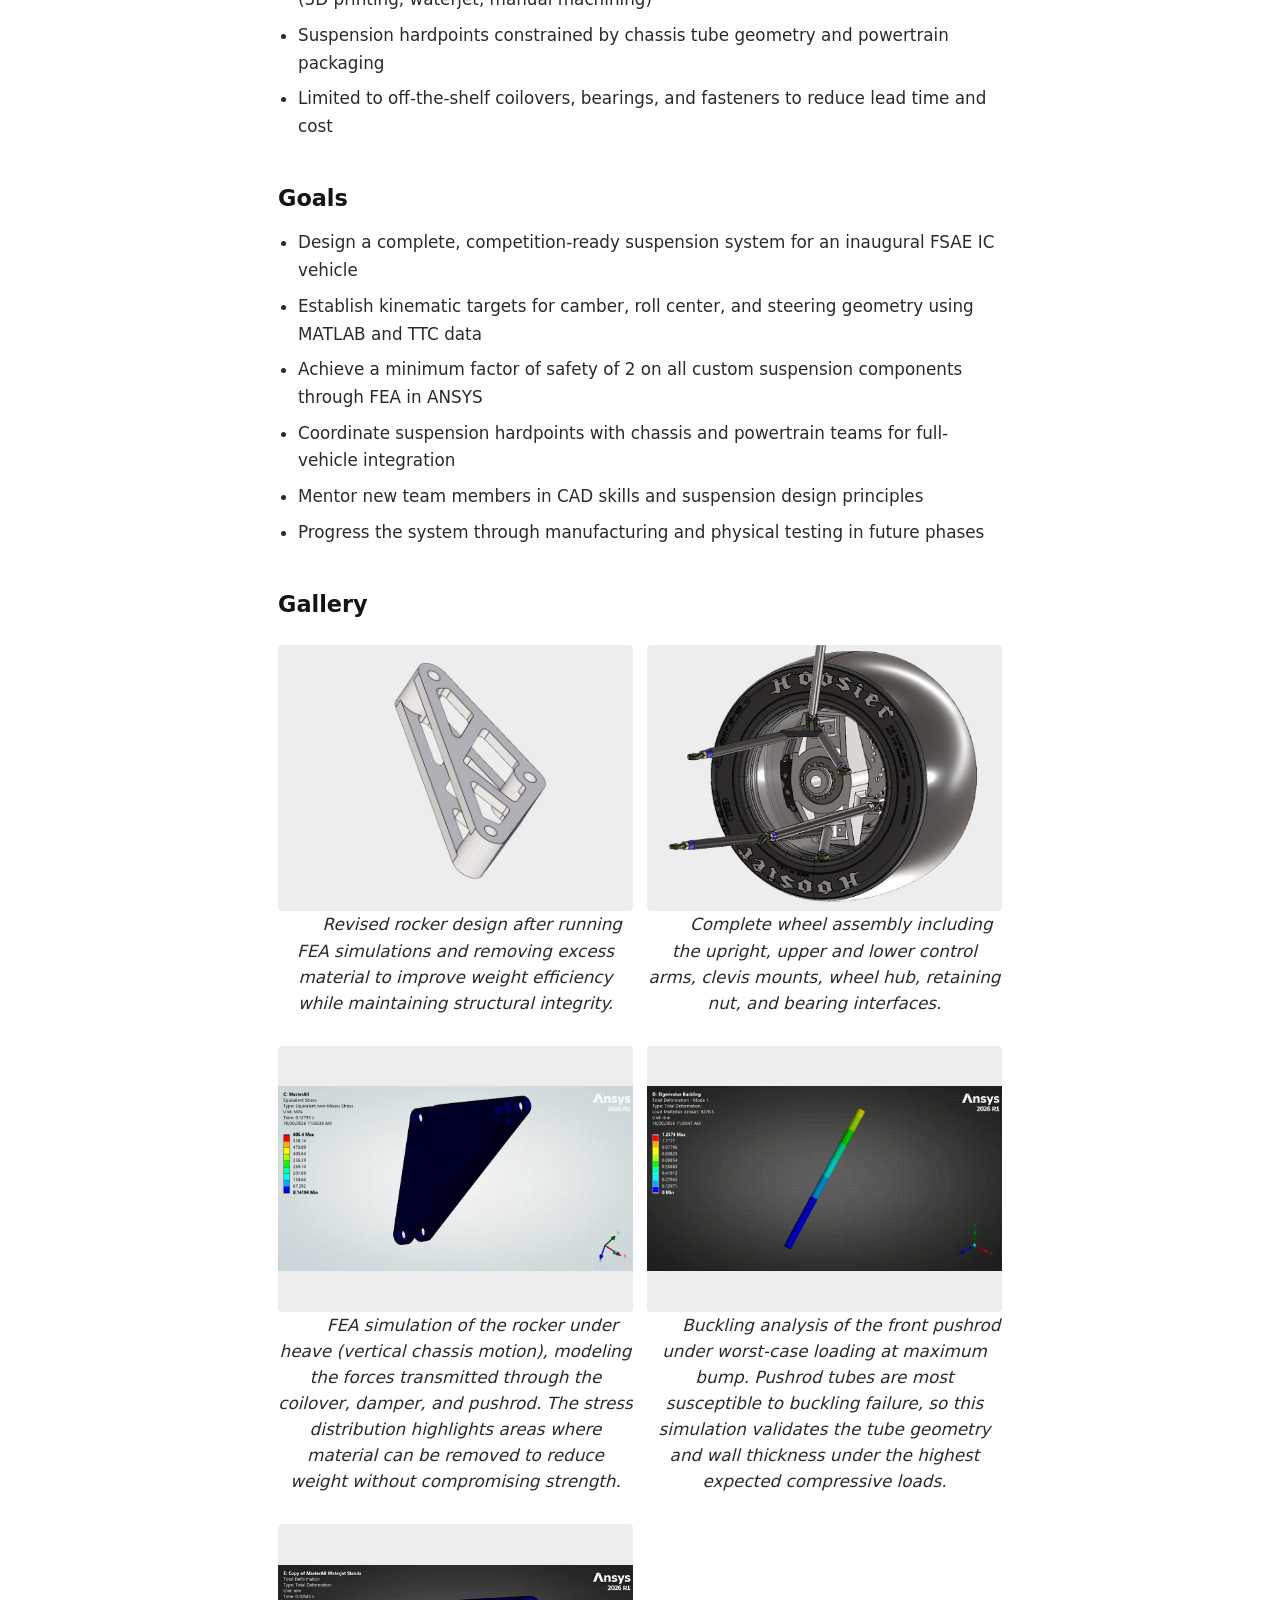
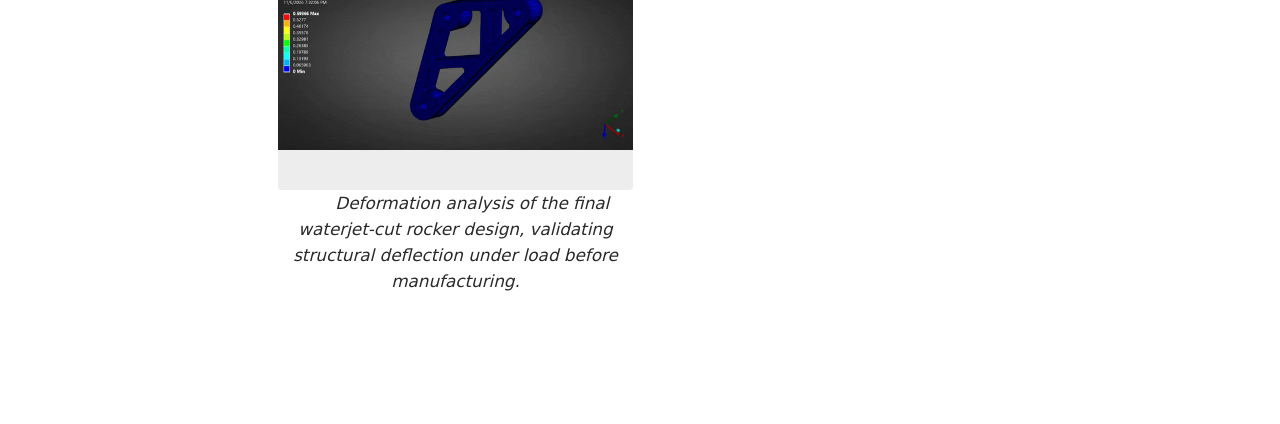
==== commit 58bf681b: "Revert gallery to 2-column grid, add waterjet rocker GIF - Gallery back to square grid layout with c" ====
--- a/fsae-car.html
+++ b/fsae-car.html
@@ -77,6 +77,10 @@
         <img src="Images/FSAE/FrontPushrodAnalsysis.gif" alt="Front pushrod buckling analysis">
         <p class="video-caption">Buckling analysis of the front pushrod under worst-case loading at maximum bump. Pushrod tubes are most susceptible to buckling failure, so this simulation validates the tube geometry and wall thickness under the highest expected compressive loads.</p>
       </div>
+      <div class="shot">
+        <img src="Images/FSAE/WaterJetRockerDef.gif" alt="Waterjet rocker deformation analysis">
+        <p class="video-caption">Deformation analysis of the final waterjet-cut rocker design, validating structural deflection under load before manufacturing.</p>
+      </div>
     </div>
   </main>
 
--- a/style.css
+++ b/style.css
@@ -34,6 +34,7 @@
   --surface:  #ededed;   /* Placeholder background — shown when an image is missing */
   --bg:       #ffffff;   /* Page background color */
   --font:     "Space Grotesk", system-ui, sans-serif;  /* Main font family */
+  --gallery-size: 4/3;      /* Gallery image aspect ratio — adjust to resize (e.g. 1/1 for square, 16/9 for wide) */
 }
 
 
@@ -505,24 +506,30 @@
 .gallery {
   display: grid;
   grid-template-columns: repeat(2, 1fr);   /* 2 images per row */
-  gap: 14px;                               /* Space between photos */
+  gap: 14px;
   margin: 24px 0;
 }
 
 /* Each photo container */
 .gallery .shot {
   position: relative;
-  aspect-ratio: 4/3;        /* Landscape crop */
   border-radius: 4px;
   overflow: hidden;
-  background: var(--surface);
+  text-align: center;
 }
 
 /* The photo itself */
 .gallery .shot img {
   width: 100%;
-  height: 100%;
+  aspect-ratio: var(--gallery-size);
   object-fit: cover;
+  border-radius: 4px;
+}
+
+/* For CAD/GIF images — show full image without cropping */
+.detail.contain .gallery .shot img {
+  object-fit: contain;
+  background: var(--surface);
 }
 
 /* Placeholder when gallery image is missing */
@@ -546,15 +553,11 @@
 }
 
 /* Show full image without cropping (for CAD renders, schematics, GIFs) */
+.detail.contain .hero-img {
+  background: var(--bg);
+}
 .detail.contain .hero-img img {
   object-fit: contain;
-}
-.detail.contain .gallery .shot {
-  aspect-ratio: auto;
-}
-.detail.contain .gallery .shot img {
-  object-fit: contain;
-  height: auto;
 }
 
 
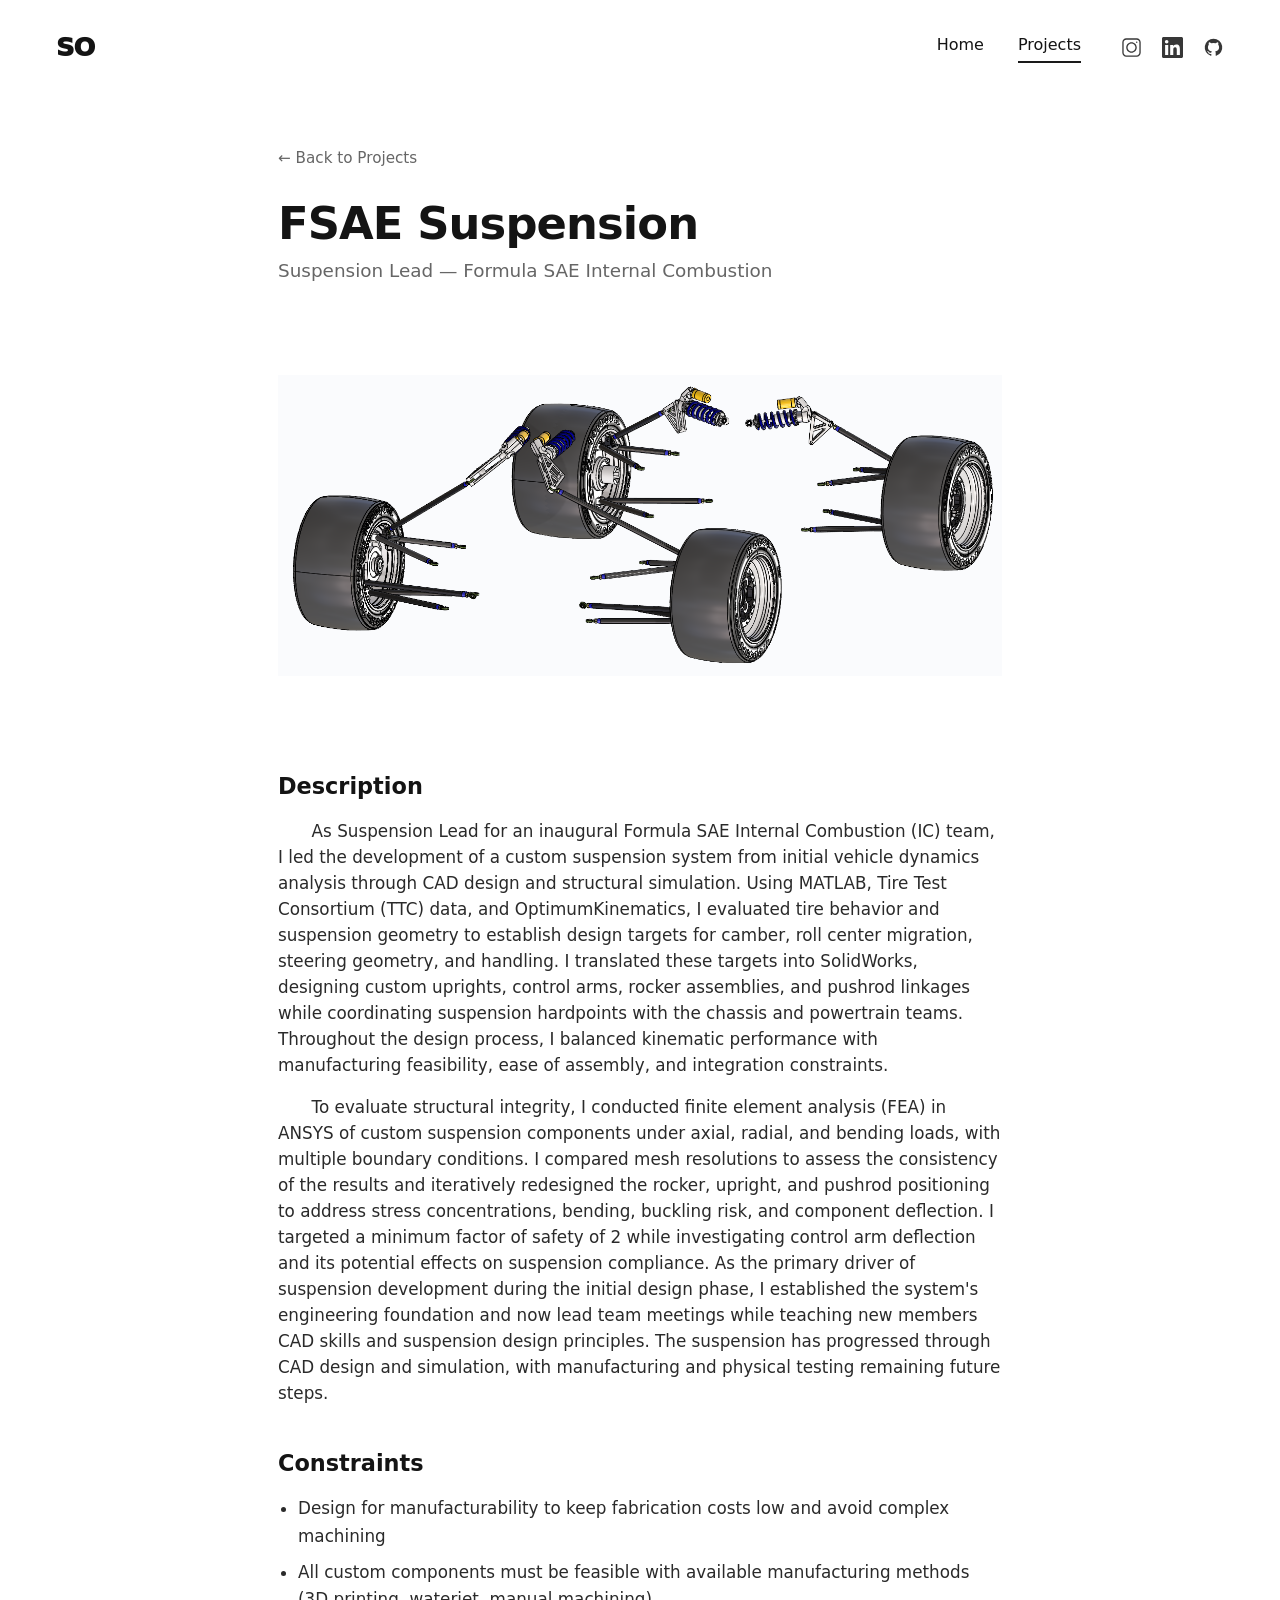
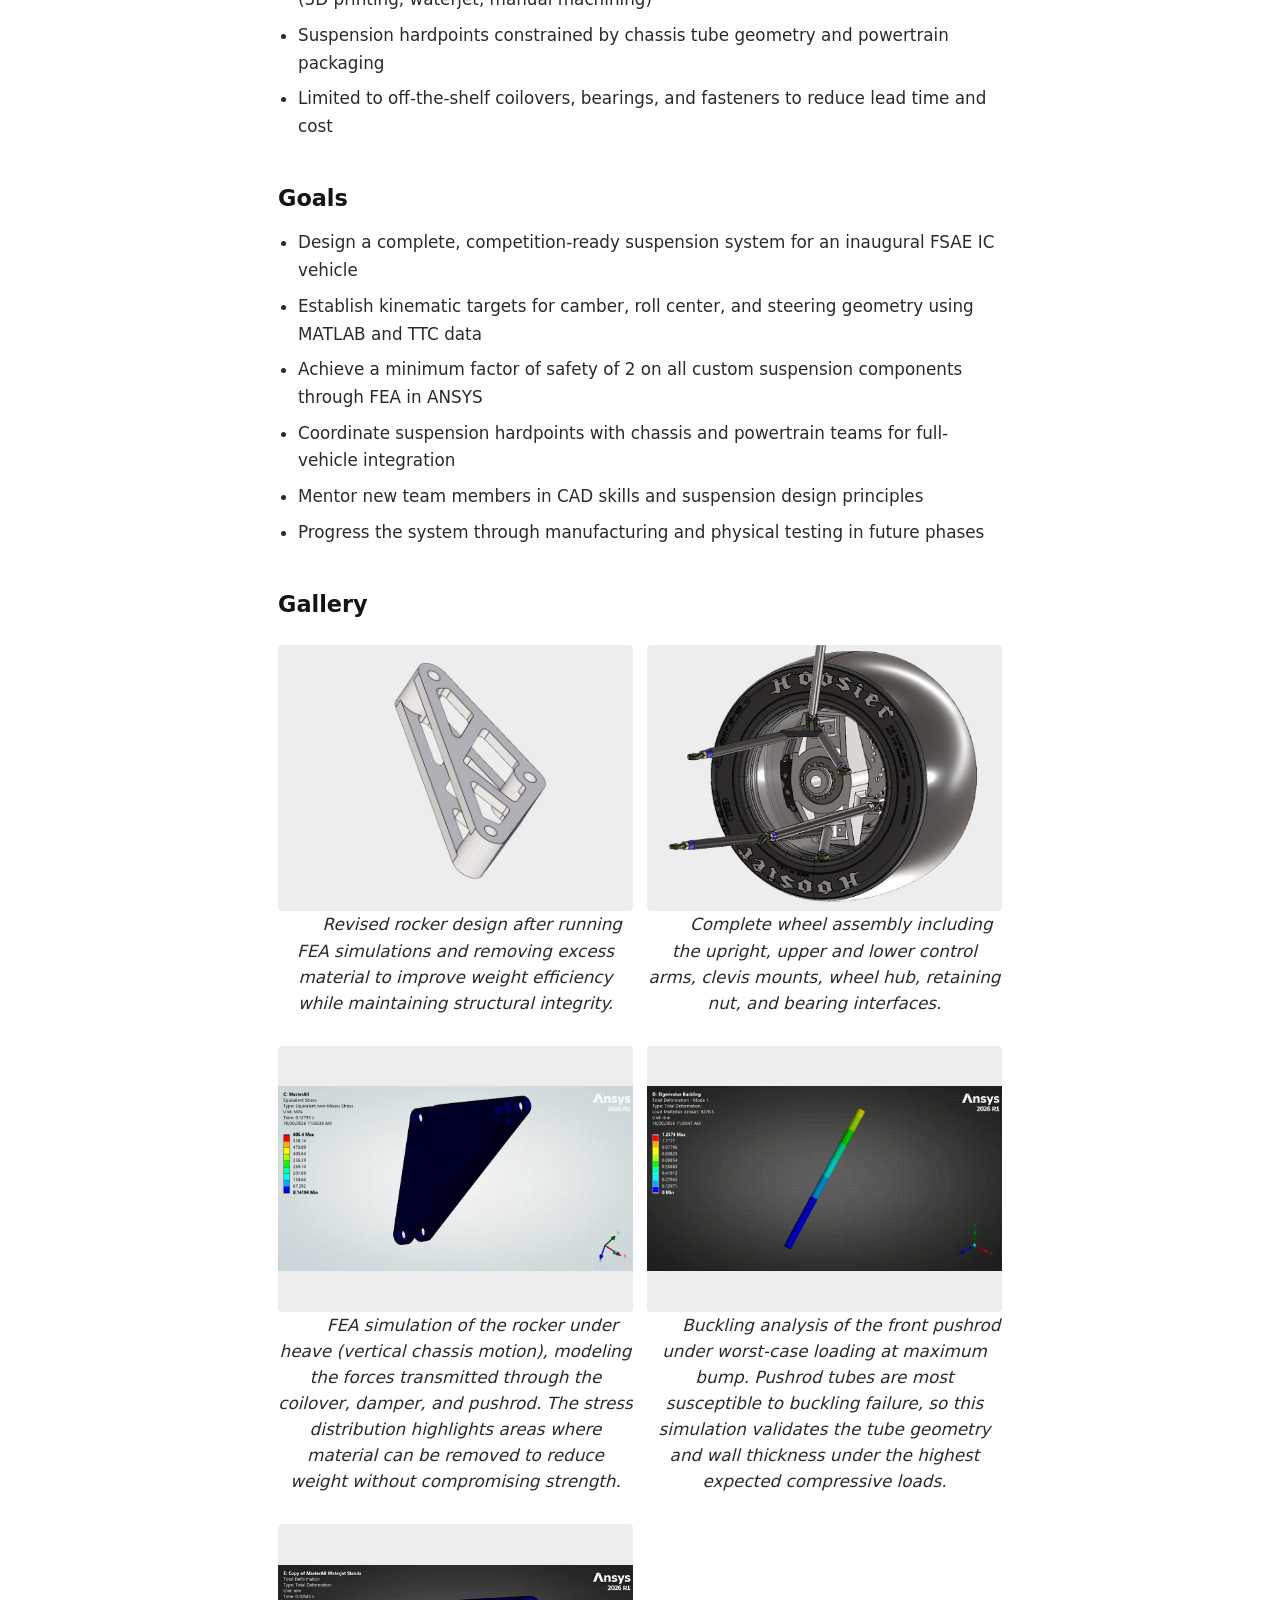
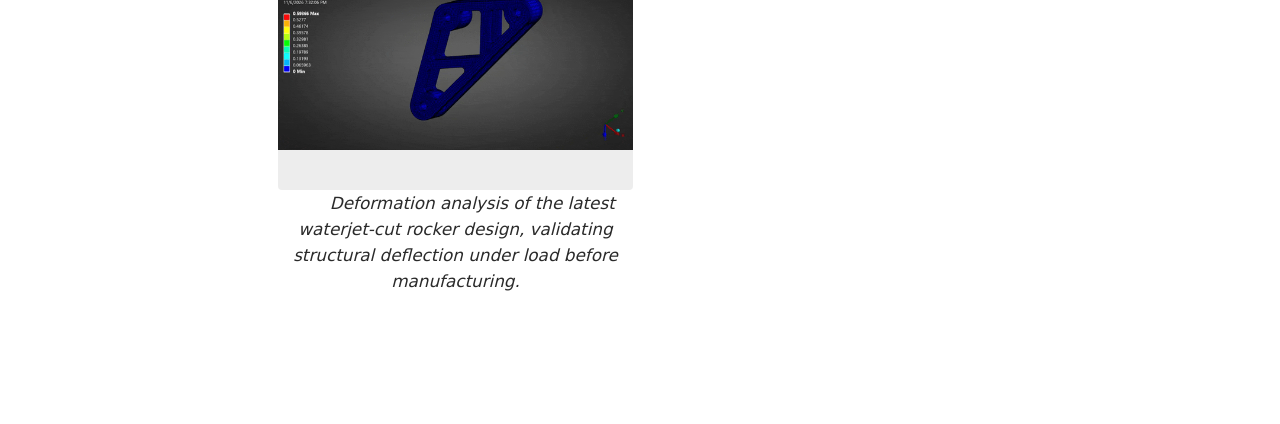
==== commit 02031fb8: "Update rocker caption: final → latest Co-Authored-By: Claude Opus 4.6 <noreply@anthropic.com>" ====
--- a/fsae-car.html
+++ b/fsae-car.html
@@ -79,7 +79,7 @@
       </div>
       <div class="shot">
         <img src="Images/FSAE/WaterJetRockerDef.gif" alt="Waterjet rocker deformation analysis">
-        <p class="video-caption">Deformation analysis of the final waterjet-cut rocker design, validating structural deflection under load before manufacturing.</p>
+        <p class="video-caption">Deformation analysis of the latest waterjet-cut rocker design, validating structural deflection under load before manufacturing.</p>
       </div>
     </div>
   </main>
